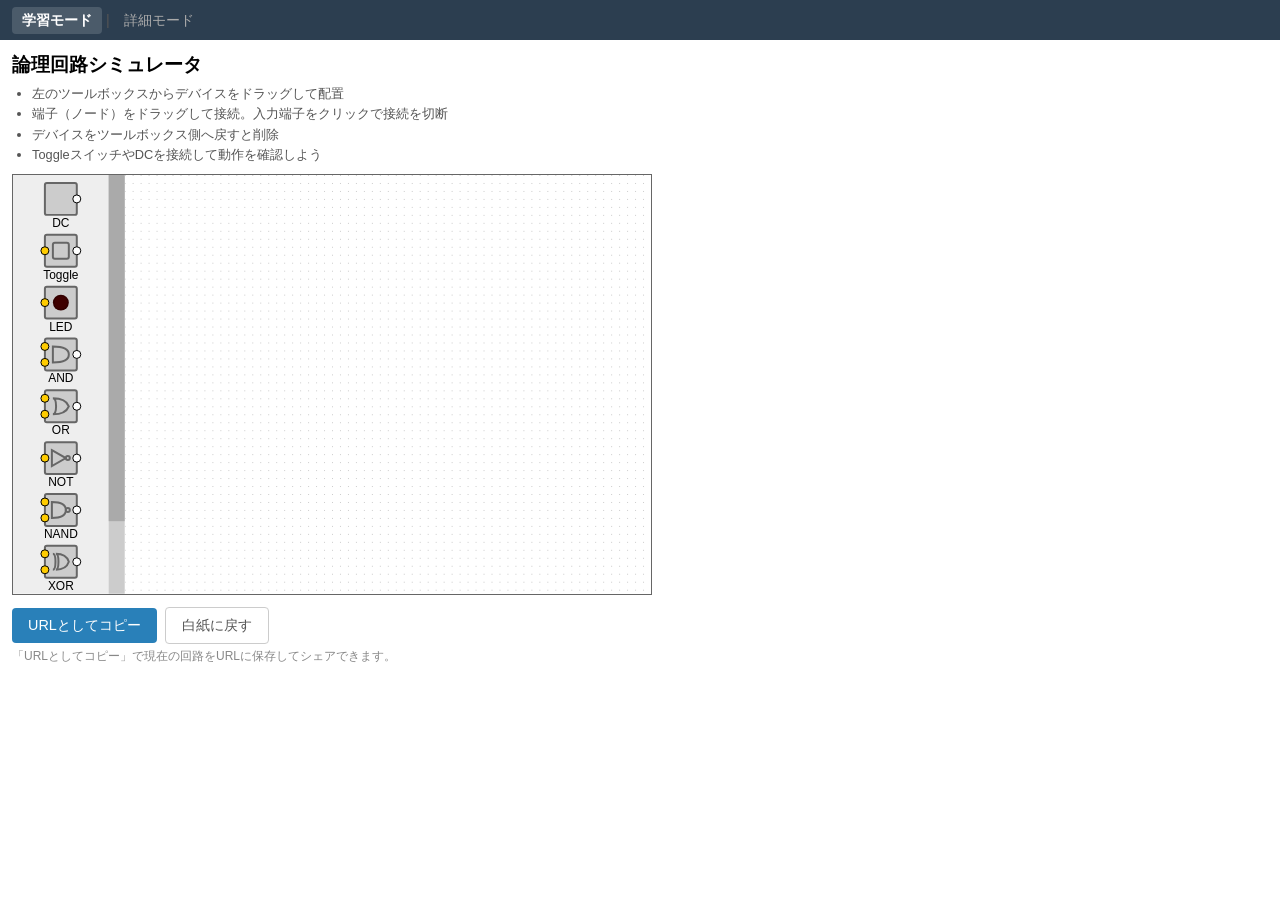
==== index.html @ 147a7fcf "Modification for Smartphones, Save circuits as URL. Modification for Smartphone: The size of workspa" ====
<!doctype html>
<html lang="ja">
<head>
  <meta http-equiv="Content-Type" content="text/html;charset=UTF-8" />
  <meta name="viewport" content="width=device-width, initial-scale=1.0" />
  <script type="text/javascript" src="simcir.js"></script>
  <link rel="stylesheet" type="text/css" href="simcir.css" />
  <script type="text/javascript" src="simcir-basicset.js"></script>
  <link rel="stylesheet" type="text/css" href="simcir-basicset.css" />
  <script type="text/javascript" src="simcir-ext.js"></script>
  <style>
    * { box-sizing: border-box; font-family: arial, sans-serif; }
    body { margin: 0; padding: 0; background: #fff; }

    nav {
      display: flex;
      align-items: center;
      gap: 4px;
      background: #2c3e50;
      padding: 0 12px;
      height: 40px;
    }
    nav a, nav span {
      color: #aaa;
      text-decoration: none;
      padding: 4px 10px;
      border-radius: 4px;
      font-size: 0.9em;
    }
    nav a:hover { color: #fff; background: rgba(255,255,255,0.1); }
    nav .active { color: #fff; background: rgba(255,255,255,0.15); font-weight: bold; }
    nav .sep { color: #555; padding: 0; }

    .container { padding: 8px 12px; }
    h1 { font-size: 1.2em; margin: 4px 0 6px; }

    .usage {
      margin: 0 0 8px;
      padding-left: 20px;
      font-size: 0.8em;
      color: #555;
      line-height: 1.6;
    }

    #simcirMain { margin-bottom: 8px; }

    .controls {
      display: flex;
      gap: 8px;
      align-items: center;
      flex-wrap: wrap;
      margin-bottom: 4px;
    }
    .controls button {
      padding: 8px 16px;
      background: #2980b9;
      color: #fff;
      border: none;
      border-radius: 4px;
      font-size: 0.9em;
      cursor: pointer;
      touch-action: manipulation;
    }
    .controls button:active { background: #1a6fa0; }
    .controls a {
      display: inline-block;
      padding: 8px 16px;
      color: #555;
      font-size: 0.9em;
      text-decoration: none;
      border: 1px solid #ccc;
      border-radius: 4px;
      touch-action: manipulation;
    }
    .controls a:active { background: #f0f0f0; }

    .hint {
      font-size: 0.75em;
      color: #888;
      margin-top: 4px;
    }

    /* Toast notification */
    #toast {
      position: fixed;
      bottom: 24px;
      left: 50%;
      transform: translateX(-50%);
      background: #333;
      color: #fff;
      padding: 10px 20px;
      border-radius: 20px;
      font-size: 0.9em;
      pointer-events: none;
      opacity: 0;
      transition: opacity 0.3s;
      z-index: 9999;
    }
    #toast.show { opacity: 1; }
  </style>
  <title>論理回路シミュレータ（学習モード）</title>
</head>
<body>

<nav>
  <span class="active">学習モード</span>
  <span class="sep">|</span>
  <a href="sample.html">詳細モード</a>
</nav>

<div class="container">
  <h1>論理回路シミュレータ</h1>
  <ul class="usage">
    <li>左のツールボックスからデバイスをドラッグして配置</li>
    <li>端子（ノード）をドラッグして接続。入力端子をクリックで接続を切断</li>
    <li>デバイスをツールボックス側へ戻すと削除</li>
    <li>ToggleスイッチやDCを接続して動作を確認しよう</li>
  </ul>

  <div id="simcirMain"></div>

  <div class="controls">
    <button id="copyBtn" onclick="urlCopy()">URLとしてコピー</button>
    <a href="index.html">白紙に戻す</a>
  </div>
  <p class="hint">「URLとしてコピー」で現在の回路をURLに保存してシェアできます。</p>
</div>

<div id="toast"></div>

<script>
  var TOOLBOX = [
    {"type":"DC"},
    {"type":"Toggle"},
    {"type":"LED","color":"#ff0000","label":"LED"},
    {"type":"AND",  "label":"AND"},
    {"type":"OR",   "label":"OR"},
    {"type":"NOT",  "label":"NOT"},
    {"type":"NAND", "label":"NAND"},
    {"type":"XOR",  "label":"XOR"},
    {"type":"4bit7seg","color":"#ff0000"}
  ];

  var BASE_CONFIG = {
    width: 640, height: 420,
    showToolbox: true,
    toolbox: TOOLBOX,
    devices: [], connectors: []
  };

  // ---- Toast ----
  var toastTimer = null;
  function showToast(msg) {
    var el = document.getElementById('toast');
    el.textContent = msg;
    el.className = 'show';
    if (toastTimer) { clearTimeout(toastTimer); }
    toastTimer = setTimeout(function() {
      el.className = '';
    }, 2000);
  }

  // ---- URL copy ----
  function urlCopy() {
    var $ = simcir.$;
    var hash = simcirExt.getData($('.simcir-workspace'));
    history.replaceState(null, '', location.pathname + '#' + hash);
    if (navigator.clipboard && navigator.clipboard.writeText) {
      navigator.clipboard.writeText(location.href)
        .then(function() { showToast('URLをクリップボードにコピーしました'); })
        .catch(function() { legacyCopy(); });
    } else {
      legacyCopy();
    }
  }

  function legacyCopy() {
    var input = document.createElement('input');
    input.style.position = 'fixed';
    input.style.opacity = '0';
    input.value = location.href;
    document.body.appendChild(input);
    input.select();
    try {
      document.execCommand('copy');
      showToast('URLをクリップボードにコピーしました');
    } catch (e) {
      prompt('このURLをコピーしてください:', location.href);
    }
    document.body.removeChild(input);
  }

  // ---- Init ----
  window.addEventListener('DOMContentLoaded', function() {
    var $ = simcir.$;
    var hash = location.hash.replace('#', '');
    if (hash) {
      simcirExt.setData($('#simcirMain'), BASE_CONFIG, hash);
    } else {
      simcir.setupSimcir($('#simcirMain'), BASE_CONFIG);
    }
  });
</script>

</body>
</html>
---- simcir.css ----
/*
 * SimcirJS
 *
 * Copyright (c) 2014 Kazuhiko Arase
 *
 * URL: http://www.d-project.com/
 *
 * Licensed under the MIT license:
 *  http://www.opensource.org/licenses/mit-license.php
 */

.simcir-body {
  display: inline-block;
  max-width: 100%;
}

.simcir-workspace {
  cursor: default;
  overflow: hidden;
  border-width: 1px;
  border-style: solid;
  border-color: #666666;
  max-width: 100%;
  height: auto;
  touch-action: none;
  -webkit-user-select: none;
  user-select: none;
}

.simcir-pin-hole {
  fill: #cccccc;
  stroke: none;
}

.simcir-toolbox {
  fill: #eeeeee;
}

.simcir-scrollbar {
  fill: #cccccc;
}

.simcir-scrollbar-bar {
  fill: #aaaaaa;
}

.simcir-scrollbar-bar:hover {
  fill: #999999;
}

.simcir-connector {
  stroke-width: 1;
  stroke: #0000ff;
  stroke-linecap: round;
}

.simcir-connector-hot {
  /* stroke: #ff0000; */
}

.simcir-joint-point {
  stroke-width: 3;
}

.simcir-device {
  fill: #cccccc;
  stroke-width: 2;
  stroke: #666666;
}

.simcir-device-selected {
  stroke: #0000ff;
}

.simcir-device-label {
  fill: #000000;
  stroke-width: 0;
  stroke: none;
}

.simcir-selection-rect {
  fill: none;
  stroke-width: 1;
  stroke: #0000ff;
}

.simcir-node-type-in {
  fill: #ffcc00;
}

.simcir-node-type-out {
  fill: #ffffff;
}

.simcir-node {
  stroke-width: 1;
  stroke: #000000;
}

.simcir-node-hot {
  stroke: #ff0000;
}

.simcir-node-hover {
  stroke: #ffff00;
}

.simcir-node-label {
  fill: #000000;
  stroke: none;
}

.simcir-port {
  stroke-width: 1;
  stroke: #000000;
}

.simcir-port-hole {
  stroke: none;
  fill: #000000;
}

.simcir-json-data-area {
  padding: 0px;
  outline: none;
  border-width: 1px;
  border-style: solid;
  border-color: #000000;
}

.simcir-dialog {
  padding: 4px;
  border-width: 2px;
  border-style: solid;
  border-color: #666666;
  background-color: #ffffff;
  -webkit-box-shadow: 0px 0px 4px 0px rgba(0, 0, 0, 0.5);
     -moz-box-shadow: 0px 0px 4px 0px rgba(0, 0, 0, 0.5);
          box-shadow: 0px 0px 4px 0px rgba(0, 0, 0, 0.5);
}

.simcir-dialog-title {
  margin-right: 4px;
}

.simcir-dialog-close-button {
  fill: #666666;
  stroke: none;
}

.simcir-dialog-close-button:hover {
  fill: #888888;
  stroke: none;
}

.simcir-dialog-close-button-symbol {
  fill: none;
  stroke: #ffffff;
  stroke-width: 2;
}

.simcir-label-editor {
  width: 100px;
  border-width: 1px;
  border-style: solid;
  border-color: #cccccc;
  background-color: #f0f0f0;
  outline: none;
}

.simcir-label-editor::-ms-clear {
  display: none;
  width: 0;
  height: 0;
}

/* simcir doc */

TABLE.simcir-doc-table {
  border-collapse: collapse;
}

TABLE.simcir-doc-table,
TABLE.simcir-doc-table TH,
TABLE.simcir-doc-table TD {
  border-width: 1px;
  border-style: solid;
  border-color: #666666;
}

TABLE.simcir-doc-table TH,
TABLE.simcir-doc-table TD {
  padding: 16px;
}

TABLE.simcir-doc-params-table {
  border-collapse: collapse;
}

TABLE.simcir-doc-params-table,
TABLE.simcir-doc-params-table TH,
TABLE.simcir-doc-params-table TD {
  border-width: 1px;
  border-style: solid;
  border-color: #666666;
}

TABLE.simcir-doc-params-table TH,
TABLE.simcir-doc-params-table TD {
  padding: 2px;
}

.simcir-doc-title {
  font-weight: bold;
  margin: 16px 0px 0px 0px;
}

.simcir-doc-code {
  padding: 8px;
  -webkit-border-radius: 4px;
     -moz-border-radius: 4px;
          border-radius: 4px;
  background-color: #f0f0f0;
}

@media (max-width: 600px) {
  .simcir-body {
    display: block;
    width: 100%;
  }
  .simcir-workspace {
    width: 100% !important;
    height: auto !important;
  }
  .simcir-label-editor {
    width: 80px;
  }
  .simcir-dialog {
    max-width: calc(100vw - 16px);
    box-sizing: border-box;
  }
}
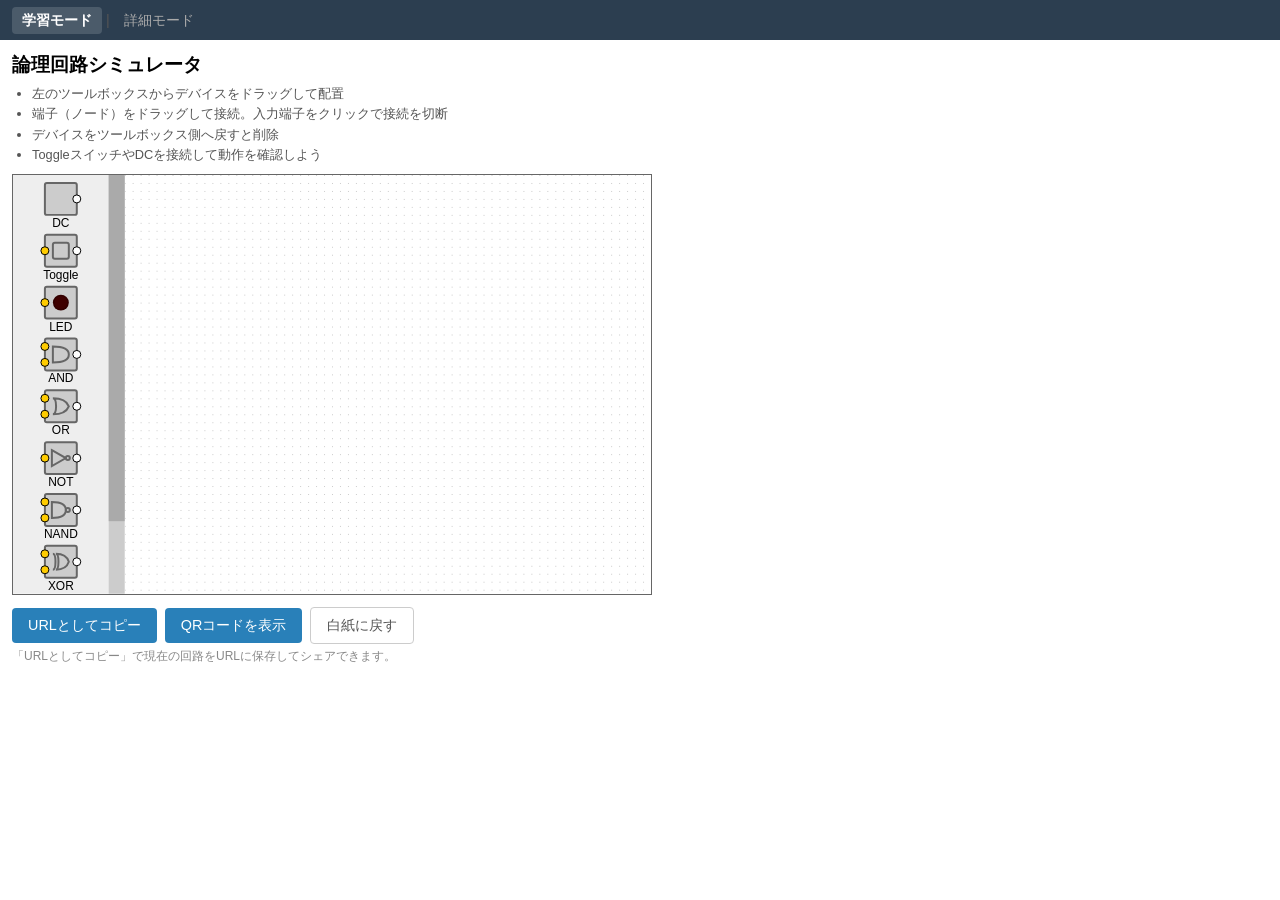
==== commit 062d9dfe: "QRコードの実装および圧縮方法の改善 QRコードの表示機能、URLの圧縮機能について実装。 過去のURLについては引き続き読み込み可能。 他のsimcirjis実装との互換性については課題あり。 QR" ====
--- a/index.html
+++ b/index.html
@@ -7,7 +7,9 @@
   <link rel="stylesheet" type="text/css" href="simcir.css" />
   <script type="text/javascript" src="simcir-basicset.js"></script>
   <link rel="stylesheet" type="text/css" href="simcir-basicset.css" />
+  <script type="text/javascript" src="lz-string.min.js"></script>
   <script type="text/javascript" src="simcir-ext.js"></script>
+  <script type="text/javascript" src="qrcode.js"></script>
   <style>
     * { box-sizing: border-box; font-family: arial, sans-serif; }
     body { margin: 0; padding: 0; background: #fff; }
@@ -78,6 +80,42 @@
       font-size: 0.75em;
       color: #888;
       margin-top: 4px;
+    }
+
+    /* QR modal */
+    #qrOverlay {
+      display: none;
+      position: fixed;
+      inset: 0;
+      background: rgba(0,0,0,0.5);
+      z-index: 10000;
+      align-items: center;
+      justify-content: center;
+    }
+    #qrOverlay.show { display: flex; }
+    #qrBox {
+      background: #fff;
+      border-radius: 8px;
+      padding: 20px;
+      text-align: center;
+      max-width: 90vw;
+    }
+    #qrBox p {
+      margin: 12px 0 0;
+      font-size: 0.75em;
+      color: #555;
+      word-break: break-all;
+      max-width: 260px;
+    }
+    #qrBox button {
+      margin-top: 12px;
+      padding: 6px 18px;
+      background: #888;
+      color: #fff;
+      border: none;
+      border-radius: 4px;
+      cursor: pointer;
+      font-size: 0.85em;
     }
 
     /* Toast notification */
@@ -121,9 +159,18 @@
 
   <div class="controls">
     <button id="copyBtn" onclick="urlCopy()">URLとしてコピー</button>
+    <button onclick="showQR()">QRコードを表示</button>
     <a href="index.html">白紙に戻す</a>
   </div>
   <p class="hint">「URLとしてコピー」で現在の回路をURLに保存してシェアできます。</p>
+</div>
+
+<div id="qrOverlay" onclick="hideQR(event)">
+  <div id="qrBox">
+    <div id="qrImage"></div>
+    <p id="qrUrl"></p>
+    <button onclick="hideQR()">閉じる</button>
+  </div>
 </div>
 
 <div id="toast"></div>
@@ -160,6 +207,30 @@
     }, 2000);
   }
 
+  // ---- QR code ----
+  function showQR() {
+    var $ = simcir.$;
+    // QR専用高圧縮フォーマット(q:プレフィックス)を使用。
+    // URLバーは変更せず、QRコード用URLのみ生成する。
+    var qrHash = simcirExt.getQRData($('.simcir-workspace'));
+    var qrUrl = location.href.split('#')[0] + '#' + qrHash;
+    try {
+      var qr = qrcode(0, 'M');
+      qr.addData(qrUrl);
+      qr.make();
+      document.getElementById('qrImage').innerHTML = qr.createSvgTag(4, 0);
+      document.getElementById('qrUrl').textContent = qrUrl;
+      document.getElementById('qrOverlay').className = 'show';
+    } catch (e) {
+      showToast('URLが長すぎてQRコードを生成できません');
+    }
+  }
+
+  function hideQR(e) {
+    if (e && e.target !== document.getElementById('qrOverlay')) { return; }
+    document.getElementById('qrOverlay').className = '';
+  }
+
   // ---- URL copy ----
   function urlCopy() {
     var $ = simcir.$;
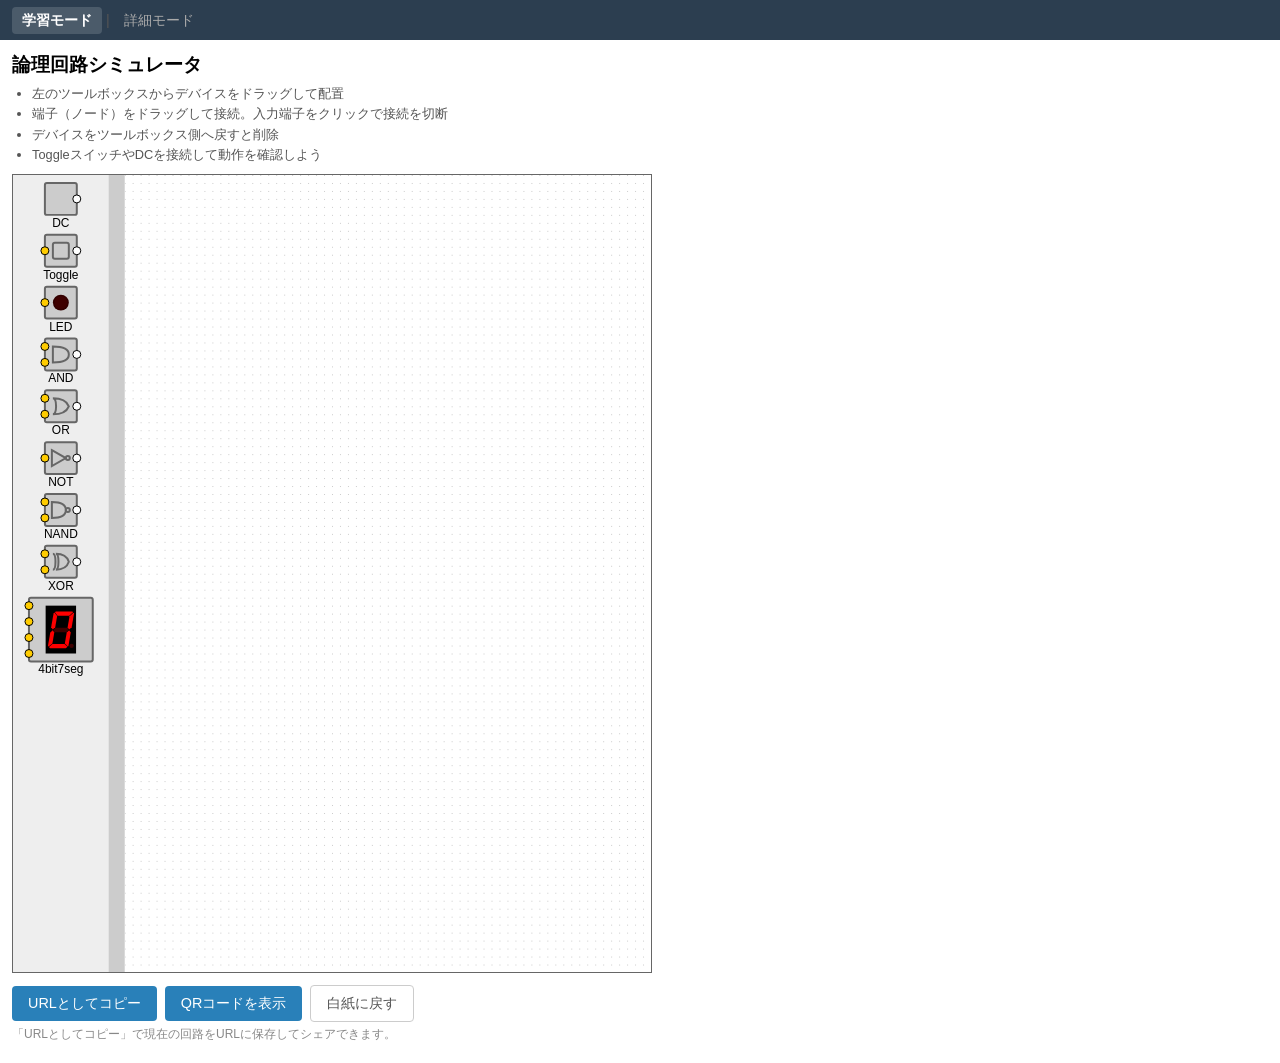
==== commit 96db7a57: "Extend the size of workarea Extend Workarea" ====
--- a/index.html
+++ b/index.html
@@ -189,7 +189,7 @@
   ];
 
   var BASE_CONFIG = {
-    width: 640, height: 420,
+    width: 640, height: 800,
     showToolbox: true,
     toolbox: TOOLBOX,
     devices: [], connectors: []
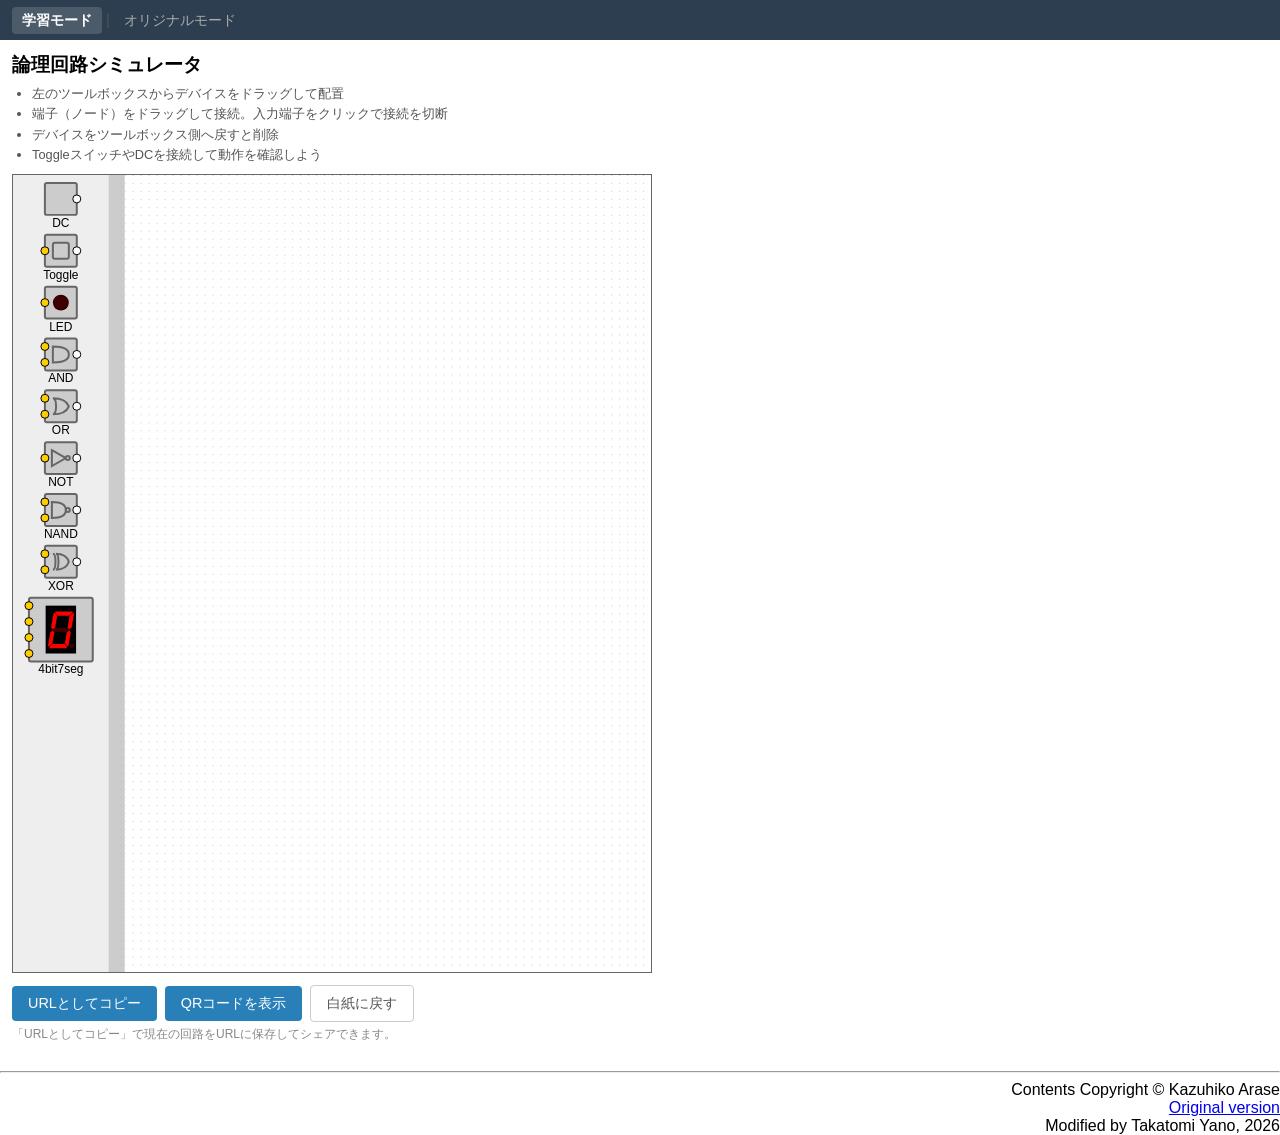
==== commit 2a5c380e: "Copyright表記を修正(明記) 学習モード時にもオリジナル版のCopyright+修正の情報を表示するように改善。" ====
--- a/index.html
+++ b/index.html
@@ -143,7 +143,7 @@
 <nav>
   <span class="active">学習モード</span>
   <span class="sep">|</span>
-  <a href="sample.html">詳細モード</a>
+  <a href="sample.html">オリジナルモード</a>
 </nav>
 
 <div class="container">
@@ -273,5 +273,12 @@
   });
 </script>
 
+<hr/>
+<div style="text-align: right;">
+Contents Copyright &copy; Kazuhiko Arase <br>
+<a href = "https://github.com/kazuhikoarase/simcirjs" > Original version </a> <br>
+Modified by Takatomi Yano, 2026
+</div>
+
 </body>
 </html>
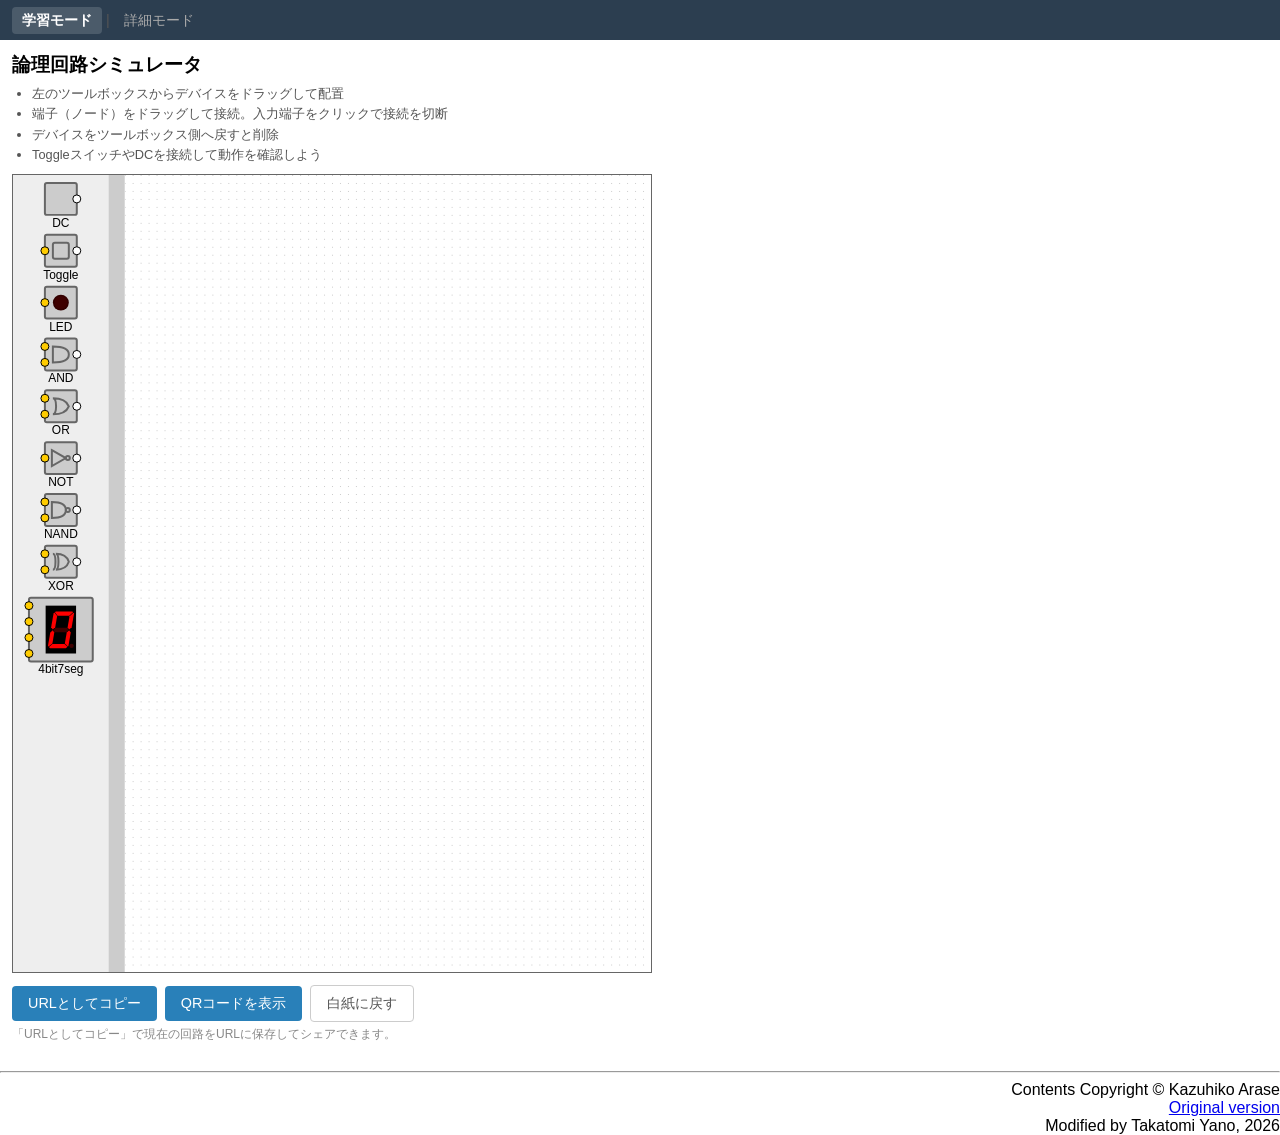
==== commit 14c95538: "モード表記の修正 詳細モード -> オリジナルモード -> 詳細モード" ====
--- a/index.html
+++ b/index.html
@@ -143,7 +143,7 @@
 <nav>
   <span class="active">学習モード</span>
   <span class="sep">|</span>
-  <a href="sample.html">オリジナルモード</a>
+  <a href="sample.html">詳細モード</a>
 </nav>
 
 <div class="container">
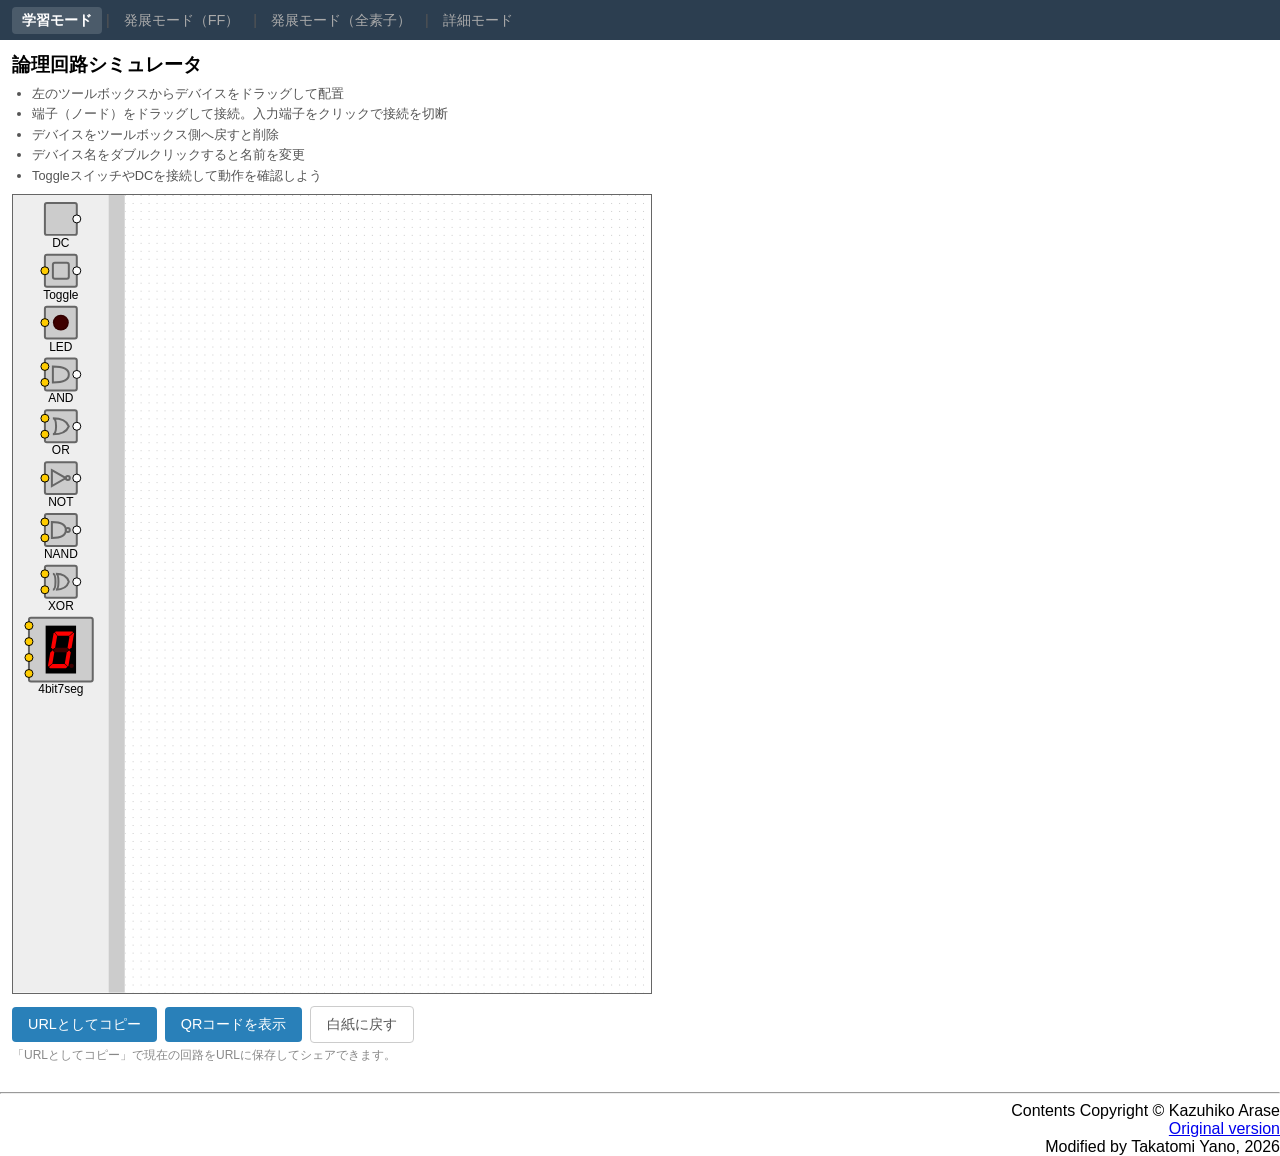
==== commit 1aafcf22: "発展モード追加 後期学習用に発展モードを追加" ====
--- a/index.html
+++ b/index.html
@@ -7,141 +7,22 @@
   <link rel="stylesheet" type="text/css" href="simcir.css" />
   <script type="text/javascript" src="simcir-basicset.js"></script>
   <link rel="stylesheet" type="text/css" href="simcir-basicset.css" />
+  <!-- 各モードで作った回路のURLをどのページで開いても表示できるよう、ライブラリは全ページで読み込む -->
+  <script type="text/javascript" src="simcir-library.js"></script>
   <script type="text/javascript" src="lz-string.min.js"></script>
   <script type="text/javascript" src="simcir-ext.js"></script>
   <script type="text/javascript" src="qrcode.js"></script>
-  <style>
-    * { box-sizing: border-box; font-family: arial, sans-serif; }
-    body { margin: 0; padding: 0; background: #fff; }
-
-    nav {
-      display: flex;
-      align-items: center;
-      gap: 4px;
-      background: #2c3e50;
-      padding: 0 12px;
-      height: 40px;
-    }
-    nav a, nav span {
-      color: #aaa;
-      text-decoration: none;
-      padding: 4px 10px;
-      border-radius: 4px;
-      font-size: 0.9em;
-    }
-    nav a:hover { color: #fff; background: rgba(255,255,255,0.1); }
-    nav .active { color: #fff; background: rgba(255,255,255,0.15); font-weight: bold; }
-    nav .sep { color: #555; padding: 0; }
-
-    .container { padding: 8px 12px; }
-    h1 { font-size: 1.2em; margin: 4px 0 6px; }
-
-    .usage {
-      margin: 0 0 8px;
-      padding-left: 20px;
-      font-size: 0.8em;
-      color: #555;
-      line-height: 1.6;
-    }
-
-    #simcirMain { margin-bottom: 8px; }
-
-    .controls {
-      display: flex;
-      gap: 8px;
-      align-items: center;
-      flex-wrap: wrap;
-      margin-bottom: 4px;
-    }
-    .controls button {
-      padding: 8px 16px;
-      background: #2980b9;
-      color: #fff;
-      border: none;
-      border-radius: 4px;
-      font-size: 0.9em;
-      cursor: pointer;
-      touch-action: manipulation;
-    }
-    .controls button:active { background: #1a6fa0; }
-    .controls a {
-      display: inline-block;
-      padding: 8px 16px;
-      color: #555;
-      font-size: 0.9em;
-      text-decoration: none;
-      border: 1px solid #ccc;
-      border-radius: 4px;
-      touch-action: manipulation;
-    }
-    .controls a:active { background: #f0f0f0; }
-
-    .hint {
-      font-size: 0.75em;
-      color: #888;
-      margin-top: 4px;
-    }
-
-    /* QR modal */
-    #qrOverlay {
-      display: none;
-      position: fixed;
-      inset: 0;
-      background: rgba(0,0,0,0.5);
-      z-index: 10000;
-      align-items: center;
-      justify-content: center;
-    }
-    #qrOverlay.show { display: flex; }
-    #qrBox {
-      background: #fff;
-      border-radius: 8px;
-      padding: 20px;
-      text-align: center;
-      max-width: 90vw;
-    }
-    #qrBox p {
-      margin: 12px 0 0;
-      font-size: 0.75em;
-      color: #555;
-      word-break: break-all;
-      max-width: 260px;
-    }
-    #qrBox button {
-      margin-top: 12px;
-      padding: 6px 18px;
-      background: #888;
-      color: #fff;
-      border: none;
-      border-radius: 4px;
-      cursor: pointer;
-      font-size: 0.85em;
-    }
-
-    /* Toast notification */
-    #toast {
-      position: fixed;
-      bottom: 24px;
-      left: 50%;
-      transform: translateX(-50%);
-      background: #333;
-      color: #fff;
-      padding: 10px 20px;
-      border-radius: 20px;
-      font-size: 0.9em;
-      pointer-events: none;
-      opacity: 0;
-      transition: opacity 0.3s;
-      z-index: 9999;
-    }
-    #toast.show { opacity: 1; }
-  </style>
+  <link rel="stylesheet" type="text/css" href="simcir-mode.css" />
   <title>論理回路シミュレータ（学習モード）</title>
 </head>
 <body>
 
 <nav>
   <span class="active">学習モード</span>
+  <span class="sep">|</span>
+  <a href="ff.html">発展モード（FF）</a>
+  <span class="sep">|</span>
+  <a href="advanced.html">発展モード（全素子）</a>
   <span class="sep">|</span>
   <a href="sample.html">詳細モード</a>
 </nav>
@@ -152,6 +33,7 @@
     <li>左のツールボックスからデバイスをドラッグして配置</li>
     <li>端子（ノード）をドラッグして接続。入力端子をクリックで接続を切断</li>
     <li>デバイスをツールボックス側へ戻すと削除</li>
+    <li>デバイス名をダブルクリックすると名前を変更</li>
     <li>ToggleスイッチやDCを接続して動作を確認しよう</li>
   </ul>
 
@@ -176,6 +58,7 @@
 <div id="toast"></div>
 
 <script>
+  // このモードのツールボックスに並べる素子
   var TOOLBOX = [
     {"type":"DC"},
     {"type":"Toggle"},
@@ -187,91 +70,8 @@
     {"type":"XOR",  "label":"XOR"},
     {"type":"4bit7seg","color":"#ff0000"}
   ];
-
-  var BASE_CONFIG = {
-    width: 640, height: 800,
-    showToolbox: true,
-    toolbox: TOOLBOX,
-    devices: [], connectors: []
-  };
-
-  // ---- Toast ----
-  var toastTimer = null;
-  function showToast(msg) {
-    var el = document.getElementById('toast');
-    el.textContent = msg;
-    el.className = 'show';
-    if (toastTimer) { clearTimeout(toastTimer); }
-    toastTimer = setTimeout(function() {
-      el.className = '';
-    }, 2000);
-  }
-
-  // ---- QR code ----
-  function showQR() {
-    var $ = simcir.$;
-    // QR専用高圧縮フォーマット(q:プレフィックス)を使用。
-    // URLバーは変更せず、QRコード用URLのみ生成する。
-    var qrHash = simcirExt.getQRData($('.simcir-workspace'));
-    var qrUrl = location.href.split('#')[0] + '#' + qrHash;
-    try {
-      var qr = qrcode(0, 'M');
-      qr.addData(qrUrl);
-      qr.make();
-      document.getElementById('qrImage').innerHTML = qr.createSvgTag(4, 0);
-      document.getElementById('qrUrl').textContent = qrUrl;
-      document.getElementById('qrOverlay').className = 'show';
-    } catch (e) {
-      showToast('URLが長すぎてQRコードを生成できません');
-    }
-  }
-
-  function hideQR(e) {
-    if (e && e.target !== document.getElementById('qrOverlay')) { return; }
-    document.getElementById('qrOverlay').className = '';
-  }
-
-  // ---- URL copy ----
-  function urlCopy() {
-    var $ = simcir.$;
-    var hash = simcirExt.getData($('.simcir-workspace'));
-    history.replaceState(null, '', location.pathname + '#' + hash);
-    if (navigator.clipboard && navigator.clipboard.writeText) {
-      navigator.clipboard.writeText(location.href)
-        .then(function() { showToast('URLをクリップボードにコピーしました'); })
-        .catch(function() { legacyCopy(); });
-    } else {
-      legacyCopy();
-    }
-  }
-
-  function legacyCopy() {
-    var input = document.createElement('input');
-    input.style.position = 'fixed';
-    input.style.opacity = '0';
-    input.value = location.href;
-    document.body.appendChild(input);
-    input.select();
-    try {
-      document.execCommand('copy');
-      showToast('URLをクリップボードにコピーしました');
-    } catch (e) {
-      prompt('このURLをコピーしてください:', location.href);
-    }
-    document.body.removeChild(input);
-  }
-
-  // ---- Init ----
-  window.addEventListener('DOMContentLoaded', function() {
-    var $ = simcir.$;
-    var hash = location.hash.replace('#', '');
-    if (hash) {
-      simcirExt.setData($('#simcirMain'), BASE_CONFIG, hash);
-    } else {
-      simcir.setupSimcir($('#simcirMain'), BASE_CONFIG);
-    }
-  });
 </script>
+<script type="text/javascript" src="simcir-mode.js"></script>
 
 <hr/>
 <div style="text-align: right;">
--- a/simcir-mode.css
+++ b/simcir-mode.css
@@ -0,0 +1,126 @@
+/* simcir-mode.css: 学習モード／発展モード共通のページスタイル */
+* { box-sizing: border-box; font-family: arial, sans-serif; }
+body { margin: 0; padding: 0; background: #fff; }
+
+nav {
+  display: flex;
+  align-items: center;
+  flex-wrap: wrap;
+  gap: 4px;
+  background: #2c3e50;
+  padding: 4px 12px;
+  min-height: 40px;
+}
+nav a, nav span {
+  color: #aaa;
+  text-decoration: none;
+  padding: 4px 10px;
+  border-radius: 4px;
+  font-size: 0.9em;
+}
+nav a:hover { color: #fff; background: rgba(255,255,255,0.1); }
+nav .active { color: #fff; background: rgba(255,255,255,0.15); font-weight: bold; }
+nav .sep { color: #555; padding: 0; }
+
+.container { padding: 8px 12px; }
+h1 { font-size: 1.2em; margin: 4px 0 6px; }
+
+.usage {
+  margin: 0 0 8px;
+  padding-left: 20px;
+  font-size: 0.8em;
+  color: #555;
+  line-height: 1.6;
+}
+
+#simcirMain { margin-bottom: 8px; }
+
+.controls {
+  display: flex;
+  gap: 8px;
+  align-items: center;
+  flex-wrap: wrap;
+  margin-bottom: 4px;
+}
+.controls button {
+  padding: 8px 16px;
+  background: #2980b9;
+  color: #fff;
+  border: none;
+  border-radius: 4px;
+  font-size: 0.9em;
+  cursor: pointer;
+  touch-action: manipulation;
+}
+.controls button:active { background: #1a6fa0; }
+.controls a {
+  display: inline-block;
+  padding: 8px 16px;
+  color: #555;
+  font-size: 0.9em;
+  text-decoration: none;
+  border: 1px solid #ccc;
+  border-radius: 4px;
+  touch-action: manipulation;
+}
+.controls a:active { background: #f0f0f0; }
+
+.hint {
+  font-size: 0.75em;
+  color: #888;
+  margin-top: 4px;
+}
+
+/* QR modal */
+#qrOverlay {
+  display: none;
+  position: fixed;
+  inset: 0;
+  background: rgba(0,0,0,0.5);
+  z-index: 10000;
+  align-items: center;
+  justify-content: center;
+}
+#qrOverlay.show { display: flex; }
+#qrBox {
+  background: #fff;
+  border-radius: 8px;
+  padding: 20px;
+  text-align: center;
+  max-width: 90vw;
+}
+#qrBox p {
+  margin: 12px 0 0;
+  font-size: 0.75em;
+  color: #555;
+  word-break: break-all;
+  max-width: 260px;
+}
+#qrBox button {
+  margin-top: 12px;
+  padding: 6px 18px;
+  background: #888;
+  color: #fff;
+  border: none;
+  border-radius: 4px;
+  cursor: pointer;
+  font-size: 0.85em;
+}
+
+/* Toast notification */
+#toast {
+  position: fixed;
+  bottom: 24px;
+  left: 50%;
+  transform: translateX(-50%);
+  background: #333;
+  color: #fff;
+  padding: 10px 20px;
+  border-radius: 20px;
+  font-size: 0.9em;
+  pointer-events: none;
+  opacity: 0;
+  transition: opacity 0.3s;
+  z-index: 9999;
+}
+#toast.show { opacity: 1; }
